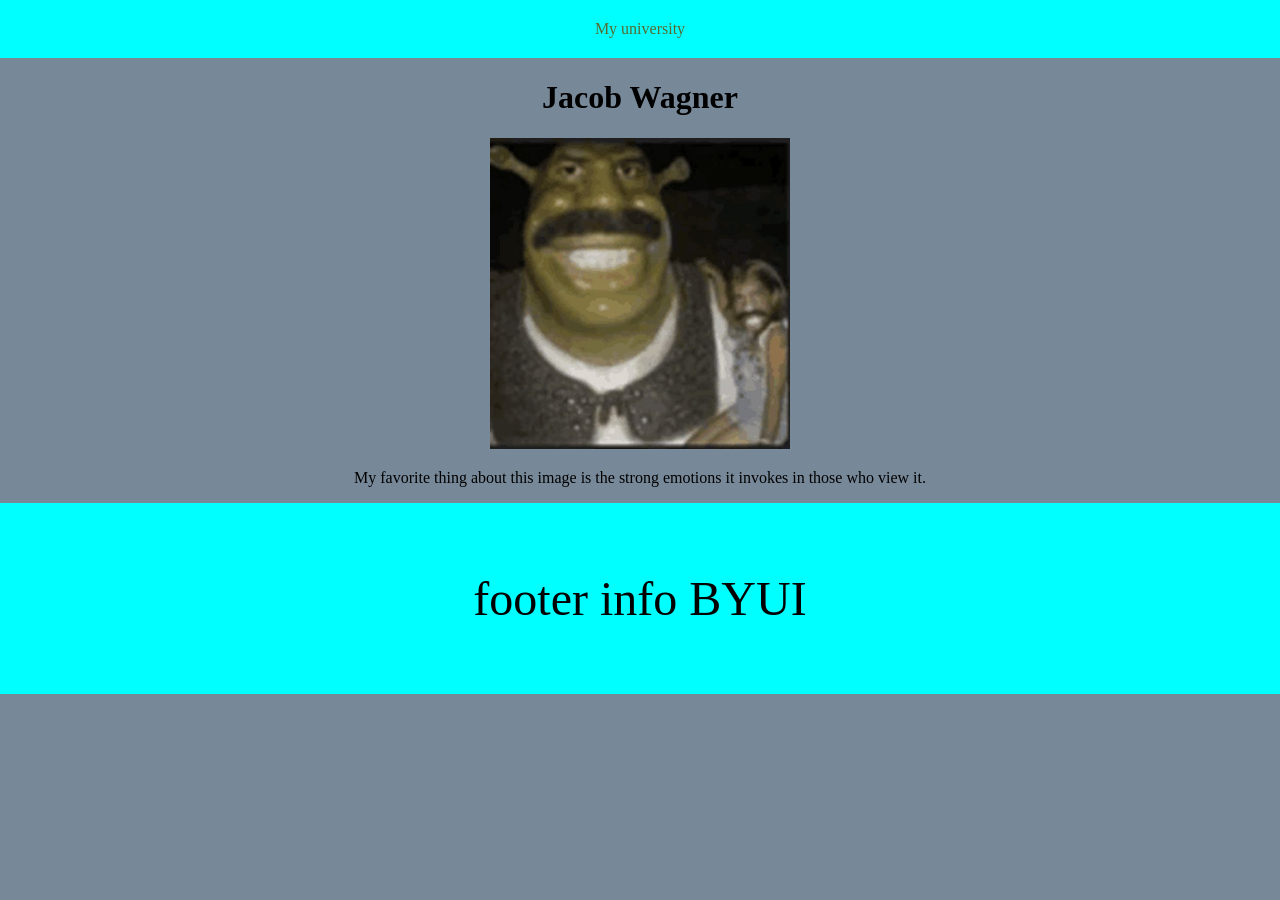
==== index.html @ 0b0bf596 "first commit" ====
<!DOCTYPE html>
<html lang="en">
    <head>
        <meta charset="UTF-8">
        <meta name="viewport" content="width=device-width, initial-scale=1.0">
        <title>Portal Page</title>
        <link href="styles/styles.css" rel="stylesheet">
    </head>
    <body>
        <header>
            <nav>
                <a href="http://www.byui.edu" target="_blank"> My university </a>
            </nav>
        </header>
        <main>
            <h1> Jacob Wagner </h1>
            <img src="images/shrekstache.jpg" alt="SHREK HARVEY">
            <p>My favorite thing about this image is the strong emotions it invokes in those who view it. </p>
        </main>
        <footer>
            <p id="foot"> footer info BYUI</p>
        </footer>

    </body>
</html>
---- styles/styles.css ----
img {
    width: 300px;
}
body {
    background-color: lightslategrey;
    text-align: center;
    margin: 0;
}
header, footer {
    background-color: aqua;
    padding: 20px;
}
nav a {
    text-decoration: none;
    color: darkolivegreen;
}
nav a:hover {
    text-decoration: underline;
    color: blue;
}
#foot{
    font-size: 3em;
}
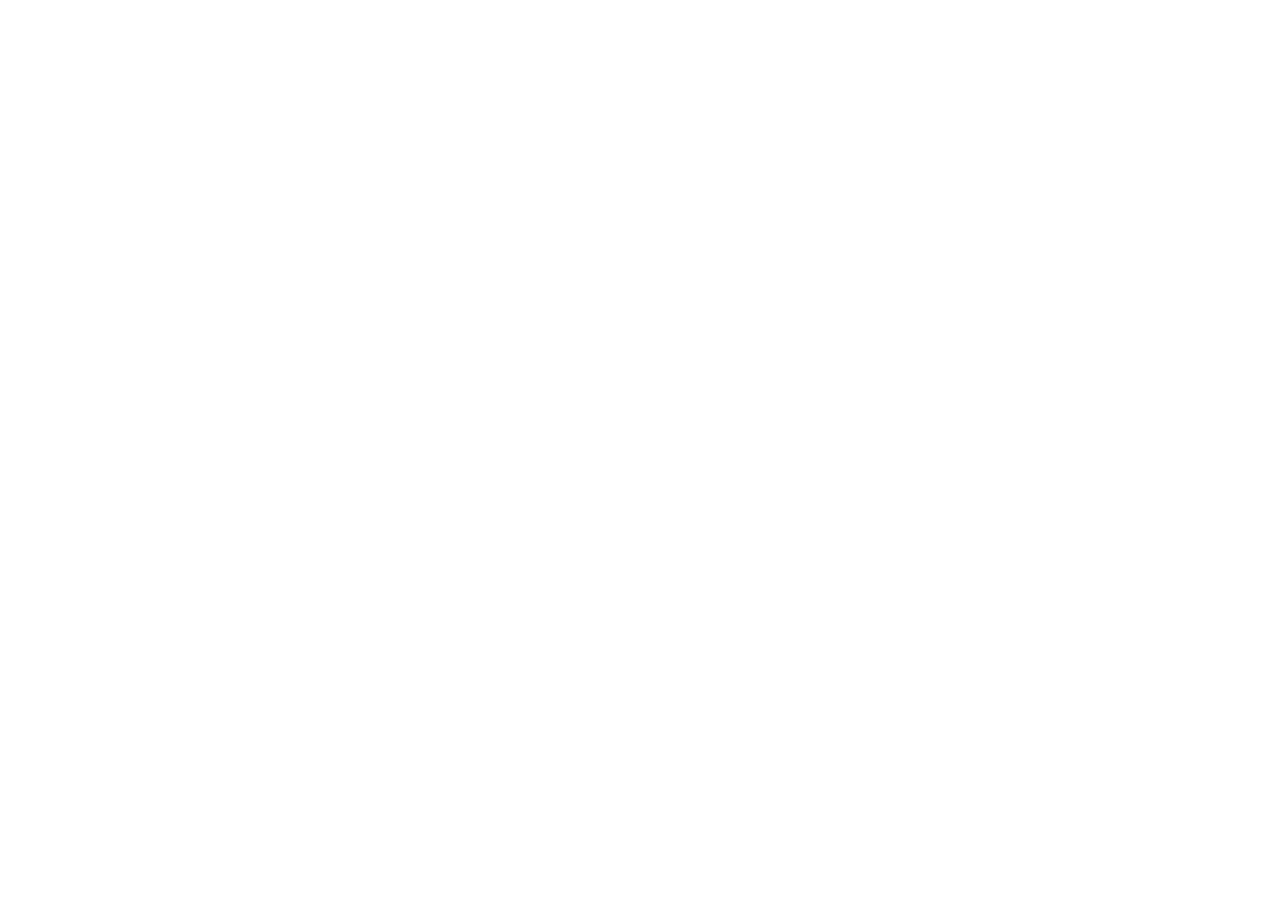
==== commit b56b437e: "new file:   ice/fav_devo/__MACOSX/._favorite_devo 	new file:   ice/fav_devo/__MACOSX/favorite_devo/." ====
--- a/index.html
+++ b/index.html
@@ -1,25 +1,11 @@
 <!DOCTYPE html>
 <html lang="en">
-    <head>
-        <meta charset="UTF-8">
-        <meta name="viewport" content="width=device-width, initial-scale=1.0">
-        <title>Portal Page</title>
-        <link href="styles/styles.css" rel="stylesheet">
-    </head>
-    <body>
-        <header>
-            <nav>
-                <a href="http://www.byui.edu" target="_blank"> My university </a>
-            </nav>
-        </header>
-        <main>
-            <h1> Jacob Wagner </h1>
-            <img src="images/shrekstache.jpg" alt="SHREK HARVEY">
-            <p>My favorite thing about this image is the strong emotions it invokes in those who view it. </p>
-        </main>
-        <footer>
-            <p id="foot"> footer info BYUI</p>
-        </footer>
-
-    </body>
+<head>
+    <meta charset="UTF-8">
+    <meta name="viewport" content="width=device-width, initial-scale=1.0">
+    <title>WDD 130 Portal</title>
+</head>
+<body>
+    
+</body>
 </html>
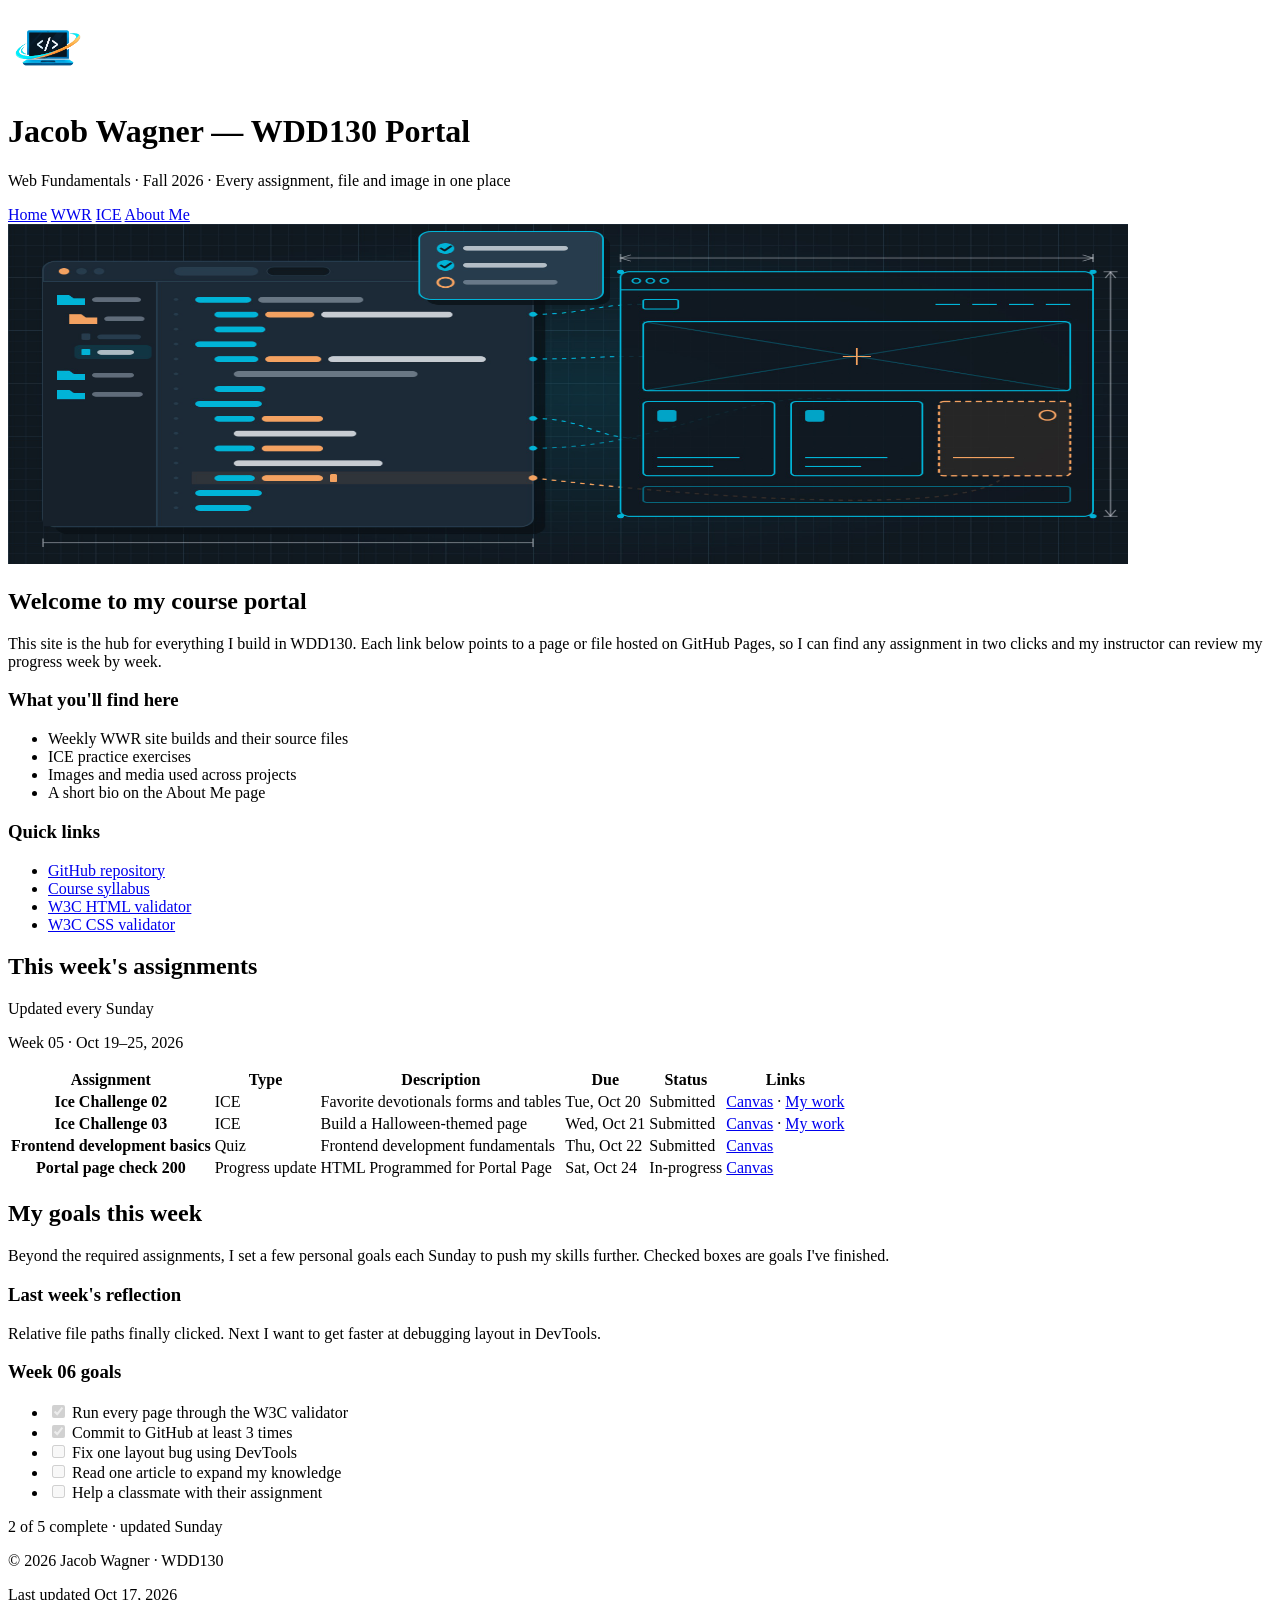
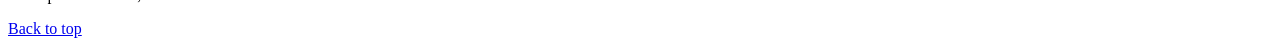
==== commit 78306c7f: "new file:   images/hero-img.jpg 	deleted:    images/shrekstache.jpg 	modified:   index.html 	modifie" ====
--- a/index.html
+++ b/index.html
@@ -3,9 +3,135 @@
 <head>
     <meta charset="UTF-8">
     <meta name="viewport" content="width=device-width, initial-scale=1.0">
+    <meta name="description" content="Jacob Wagner's WDD130 course portal: every assignment, file and image in one place.">
+    <meta name="author" content="Jacob Wagner">
     <title>WDD 130 Portal</title>
+    <link rel="stylesheet" href="styles/styles.css">
 </head>
-<body>
-    
+<body id="top">
+    <header>
+        <img src="images/portal_logo_trans.png" alt="WDD130 Portal logo: laptop with code brackets" width="80" height="80">
+        <div>
+            <h1>Jacob Wagner &mdash; WDD130 Portal</h1>
+            <p>Web Fundamentals &middot; Fall 2026 &middot; Every assignment, file and image in one place</p>
+        </div>
+        <nav>
+            <a href="index.html" class="active">Home</a>
+            <a href="https://mick-smitty21.github.io/wdd130/wwr/index.html" target="_blank">WWR</a>
+            <a href="ice.html">ICE</a>
+            <a href="about.html">About Me</a>
+        </nav>
+    </header>
+
+    <main>
+        <!-- MAIN · HERO IMAGE -->
+        <section id="hero">
+            <img src="images/hero-img.jpg" alt="Desk with a laptop showing code on screen" width="1120" height="340">
+        </section>
+
+        <!-- MAIN · WELCOME + QUICK LINKS -->
+        <section id="welcome">
+            <div>
+                <h2>Welcome to my course portal</h2>
+                <p>This site is the hub for everything I build in WDD130. Each link below points to a page or file hosted on GitHub Pages, so I can find any assignment in two clicks and my instructor can review my progress week by week.</p>
+                <h3>What you'll find here</h3>
+                <ul>
+                    <li>Weekly WWR site builds and their source files</li>
+                    <li>ICE practice exercises</li>
+                    <li>Images and media used across projects</li>
+                    <li>A short bio on the About Me page</li>
+                </ul>
+            </div>
+            <aside>
+                <h3>Quick links</h3>
+                <ul>
+                    <li><a href="https://github.com/mick-smitty21/wdd130" target="_blank">GitHub repository</a></li>
+                    <li><a href="https://byui.instructure.com/courses/427394/assignments/syllabus" target="_blank">Course syllabus</a></li>
+                    <li><a href="https://validator.w3.org/" target="_blank">W3C HTML validator</a></li>
+                    <li><a href="https://jigsaw.w3.org/css-validator/" target="_blank">W3C CSS validator</a></li>
+                </ul>
+            </aside>
+        </section>
+
+        <!-- MAIN · WEEKLY TRACKER -->
+        <section id="tracker">
+            <h2>This week's assignments</h2>
+            <p class="updated">Updated every Sunday</p>
+            <p class="week-label">Week 05 &middot; <time datetime="2026-10-19">Oct 19</time>&ndash;<time datetime="2026-10-25">25, 2026</time></p>
+            <table>
+                <thead>
+                    <tr>
+                        <th scope="col">Assignment</th>
+                        <th scope="col">Type</th>
+                        <th scope="col">Description</th>
+                        <th scope="col">Due</th>
+                        <th scope="col">Status</th>
+                        <th scope="col">Links</th>
+                    </tr>
+                </thead>
+                <tbody>
+                    <tr>
+                        <th scope="row">Ice Challenge 02</th>
+                        <td>ICE</td>
+                        <td>Favorite devotionals forms and tables</td>
+                        <td><time datetime="2026-10-20">Tue, Oct 20</time></td>
+                        <td><span class="status submitted">Submitted</span></td>
+                        <td><a href="https://byui.instructure.com/courses/427394/assignments/17210929?module_item_id=45232340" target="_blank">Canvas</a> &middot; <a href="https://mick-smitty21.github.io/wdd130/ice/fav_devo/favorite_devo/favdevo.html" target="_blank">My work</a></td>
+                    </tr>
+                    <tr>
+                        <th scope="row">Ice Challenge 03</th>
+                        <td>ICE</td>
+                        <td>Build a Halloween-themed page</td>
+                        <td><time datetime="2026-10-21">Wed, Oct 21</time></td>
+                        <td><span class="status submitted">Submitted</span></td>
+                        <td><a href="https://byui.instructure.com/courses/427394/assignments/17210931?module_item_id=45232342" target="_blank">Canvas</a> &middot; <a href="https://mick-smitty21.github.io/wdd130/ice/halloween/halloween/index.html" target="_blank">My work</a></td>
+                    </tr>
+                    <tr>
+                        <th scope="row">Frontend development basics</th>
+                        <td>Quiz</td>
+                        <td>Frontend development fundamentals</td>
+                        <td><time datetime="2026-10-22">Thu, Oct 22</time></td>
+                        <td><span class="status submitted">Submitted</span></td>
+                        <td><a href="https://byui.instructure.com/courses/427394/quizzes/6020777" target="_blank">Canvas</a></td>
+                    </tr>
+                    <tr>
+                        <th scope="row">Portal page check 200</th>
+                        <td>Progress update</td>
+                        <td>HTML Programmed for Portal Page</td>
+                        <td><time datetime="2026-10-24">Sat, Oct 24</time></td>
+                        <td><span class="status in-progress">In-progress</span></td>
+                        <td><a href="https://byui.instructure.com/courses/427394/assignments/17210933" target="_blank">Canvas</a></td>
+                    </tr>
+                </tbody>
+            </table>
+        </section>
+
+        <!-- MAIN · WEEKLY GOALS -->
+        <section id="goals">
+            <div>
+                <h2>My goals this week</h2>
+                <p>Beyond the required assignments, I set a few personal goals each Sunday to push my skills further. Checked boxes are goals I've finished.</p>
+                <h3>Last week's reflection</h3>
+                <p>Relative file paths finally clicked. Next I want to get faster at debugging layout in DevTools.</p>
+            </div>
+            <aside>
+                <h3>Week 06 goals</h3>
+                <ul>
+                    <li><label><input type="checkbox" checked disabled> Run every page through the W3C validator</label></li>
+                    <li><label><input type="checkbox" checked disabled> Commit to GitHub at least 3 times</label></li>
+                    <li><label><input type="checkbox" disabled> Fix one layout bug using DevTools</label></li>
+                    <li><label><input type="checkbox" disabled> Read one article to expand my knowledge</label></li>
+                    <li><label><input type="checkbox" disabled> Help a classmate with their assignment</label></li>
+                </ul>
+                <p class="week-label">2 of 5 complete &middot; updated Sunday</p>
+            </aside>
+        </section>
+    </main>
+
+    <footer>
+        <p>&copy; 2026 Jacob Wagner &middot; WDD130</p>
+        <p>Last updated <time datetime="2026-10-17" class="week-label">Oct 17, 2026</time></p>
+        <p><a href="#top">Back to top</a></p>
+    </footer>
 </body>
-</html>+</html>
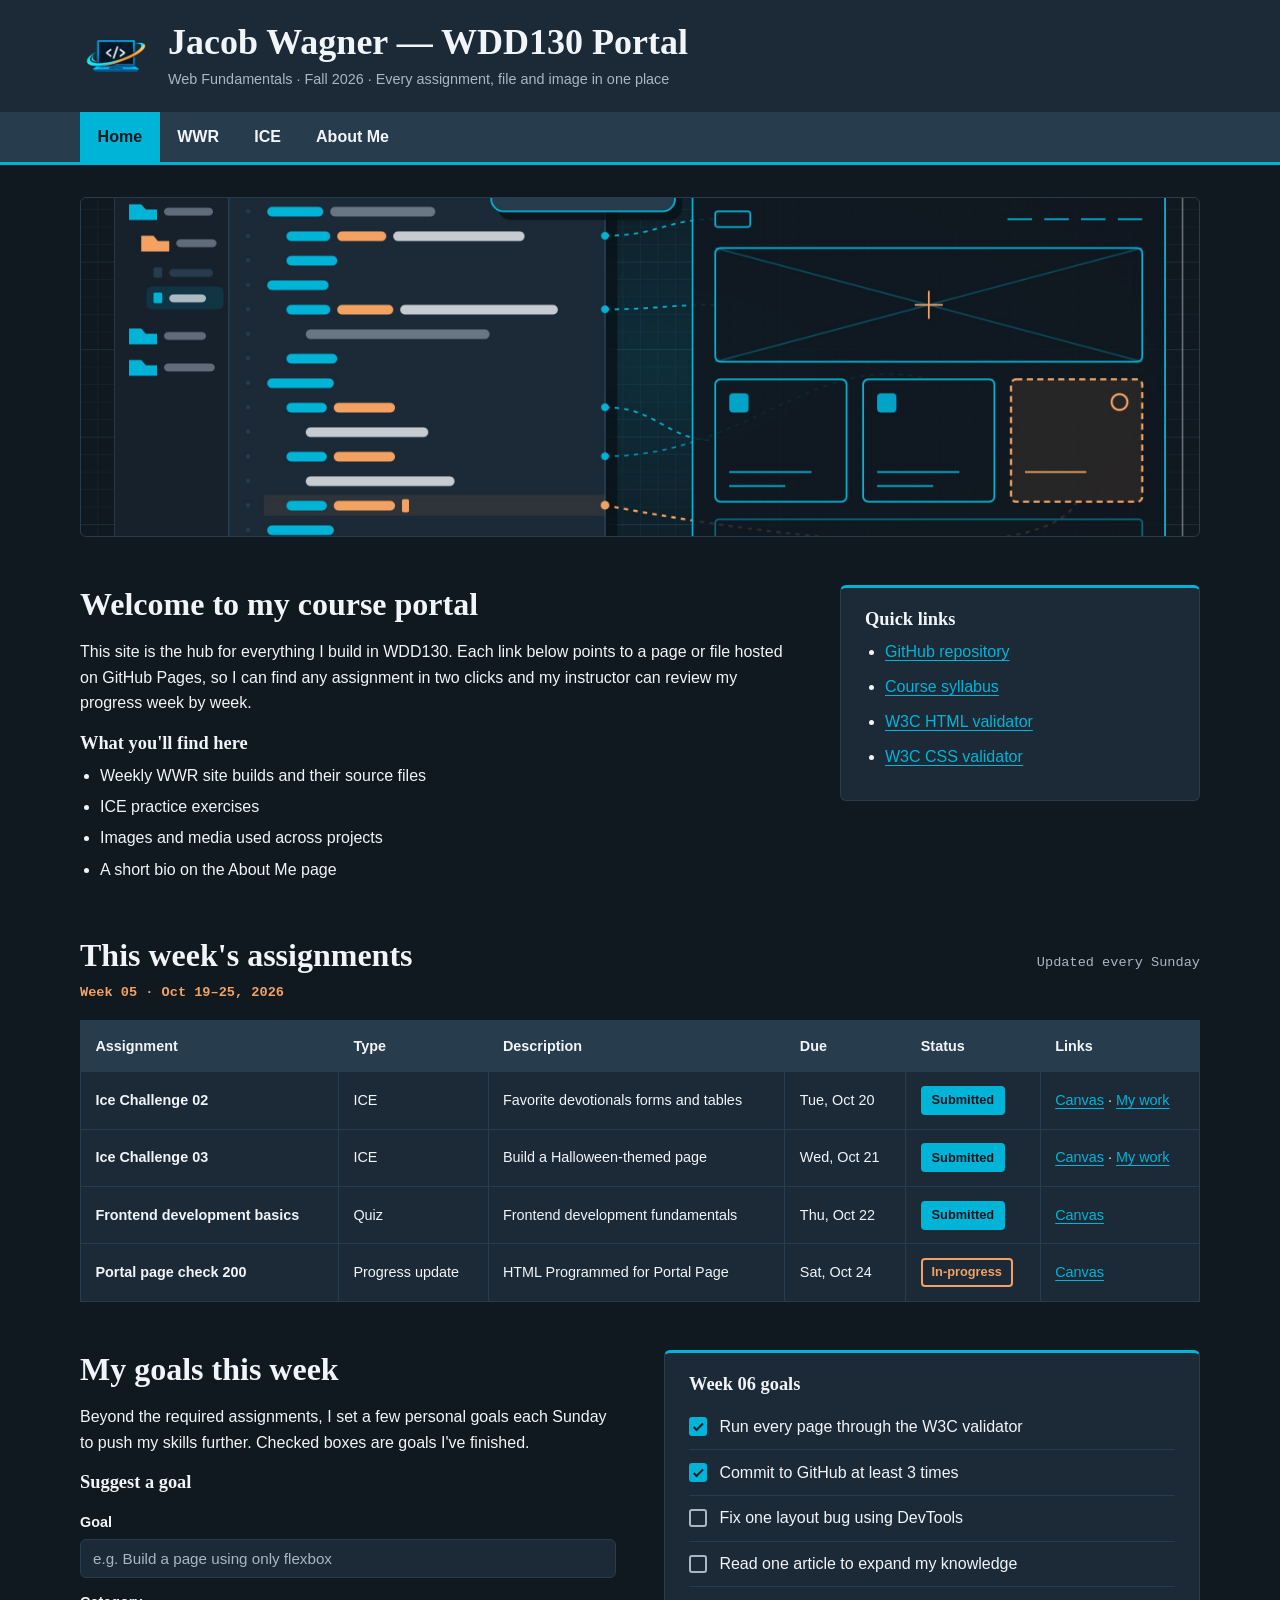
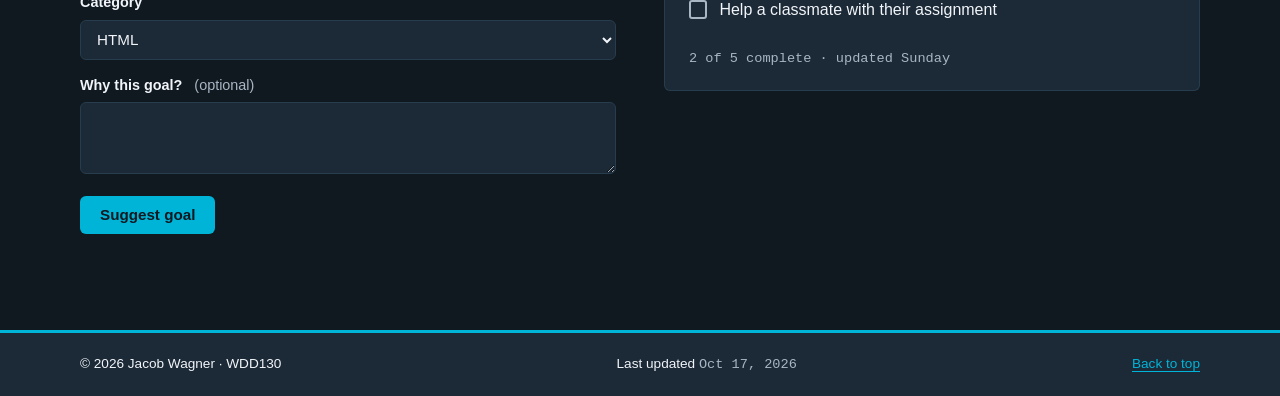
==== commit c11cf569: "new file:   ice/country_flags/__MACOSX/._grid_flags 	new file:   ice/country_flags/__MACOSX/grid_fla" ====
--- a/index.html
+++ b/index.html
@@ -111,8 +111,25 @@
             <div>
                 <h2>My goals this week</h2>
                 <p>Beyond the required assignments, I set a few personal goals each Sunday to push my skills further. Checked boxes are goals I've finished.</p>
-                <h3>Last week's reflection</h3>
-                <p>Relative file paths finally clicked. Next I want to get faster at debugging layout in DevTools.</p>
+                <h3>Suggest a goal</h3>
+                <form action="#" method="get" id="goal-form">
+                    <label for="goal-text">Goal</label>
+                    <input type="text" id="goal-text" name="goal" placeholder="e.g. Build a page using only flexbox" required>
+
+                    <label for="goal-category">Category</label>
+                    <select id="goal-category" name="category">
+                        <option value="html">HTML</option>
+                        <option value="css">CSS</option>
+                        <option value="git">Git &amp; GitHub</option>
+                        <option value="accessibility">Accessibility</option>
+                        <option value="other">Other</option>
+                    </select>
+
+                    <label for="goal-reason">Why this goal? <span class="optional">(optional)</span></label>
+                    <textarea id="goal-reason" name="reason" rows="3"></textarea>
+
+                    <button type="submit">Suggest goal</button>
+                </form>
             </div>
             <aside>
                 <h3>Week 06 goals</h3>
--- a/styles/styles.css
+++ b/styles/styles.css
@@ -0,0 +1,508 @@
+/* ---------- Base ---------- */
+
+
+body {
+    margin: 0;
+    background-color: #101820;
+    color: #F1F5F9;
+    font-family: Verdana, Tahoma, sans-serif;
+    font-size: 1rem;
+    line-height: 1.6;
+}
+
+
+h1,
+h2,
+h3 {
+    font-family: Georgia, "Times New Roman", serif;
+    line-height: 1.2;
+    margin: 0 0 0.5em;
+}
+
+
+h2 {
+    font-size: clamp(1.5rem, 1.2rem + 1.2vw, 2rem);
+}
+
+
+h3 {
+    font-size: 1.15rem;
+}
+
+
+p {
+    margin: 0 0 1em;
+}
+
+
+img {
+    max-width: 100%;
+    height: auto;
+    display: block;
+}
+
+
+a {
+    color: #00B4D8;
+    text-underline-offset: 3px;
+}
+
+
+a:hover {
+    color: #F4A261;
+}
+
+
+a:focus-visible {
+    outline: 2px solid #F4A261;
+    outline-offset: 2px;
+}
+
+
+ul {
+    margin: 0;
+    padding-left: 1.25rem;
+}
+
+
+/* ---------- Header ---------- */
+header {
+    background-color: #1C2936;
+    display: grid;
+    grid-template-columns: max(1rem, (100% - 1120px) / 2) auto 1fr max(1rem, (100% - 1120px) / 2);
+    align-items: center;
+    column-gap: 0;
+    padding-top: 1.25rem;
+}
+
+
+header > img {
+    grid-column: 2;
+    margin-right: 1rem;
+}
+
+
+header > div {
+    grid-column: 3;
+}
+
+
+header > img {
+    width: 72px;
+    height: 72px;
+    border-radius: 50%;
+}
+
+
+header h1 {
+    font-size: clamp(1.4rem, 1rem + 2vw, 2.25rem);
+    margin: 0;
+}
+
+
+header p {
+    margin: 0.25rem 0 0;
+    color: #A9B6C3;
+    font-size: 0.9rem;
+}
+
+
+/* Nav runs full width beneath the logo and title */
+nav {
+    grid-column: 1 / -1;
+    display: flex;
+    flex-wrap: wrap;
+    margin-top: 1.25rem;
+    padding: 0 max(1rem, (100% - 1120px) / 2);
+    background-color: #273D4D;
+    border-bottom: 3px solid #00B4D8;
+}
+
+
+nav a {
+    color: #F1F5F9;
+    font-weight: bold;
+    text-decoration: none;
+    padding: 0.75rem 1.1rem;
+}
+
+
+nav a:hover {
+    color: #101820;
+    background-color: #F4A261;
+}
+
+
+nav a.active {
+    color: #101820;
+    background-color: #00B4D8;
+}
+
+
+/* ---------- Main layout ---------- */
+main {
+    max-width: 1120px;
+    margin: 0 auto;
+    padding: 2rem 1rem 3rem;
+}
+
+
+main > section {
+    margin-bottom: 3rem;
+}
+
+
+/* Cards: Quick links + Week goals */
+aside {
+    background-color: #1C2936;
+    border: 1px solid #273D4D;
+    border-top: 3px solid #00B4D8;
+    border-radius: 6px;
+    padding: 1.25rem 1.5rem;
+}
+
+
+/* ---------- Hero ---------- */
+#hero img {
+    width: 100%;
+    aspect-ratio: 1120 / 340;
+    object-fit: cover;
+    border-radius: 6px;
+    outline: 1px solid #273D4D;
+    outline-offset: -1px;
+}
+
+
+/* ---------- Welcome + Quick links ---------- */
+#welcome,
+#goals {
+    display: grid;
+    grid-template-columns: 1fr;
+    gap: 2rem;
+    align-items: start;
+}
+
+
+#welcome li {
+    margin-bottom: 0.35rem;
+}
+
+
+#welcome aside li {
+    margin-bottom: 0.6rem;
+}
+
+
+/* ---------- Weekly tracker ---------- */
+#tracker {
+    display: grid;
+    grid-template-columns: 1fr auto;
+    align-items: baseline;
+    column-gap: 1rem;
+}
+
+
+#tracker h2 {
+    margin: 0;
+}
+
+
+.updated {
+    color: #A9B6C3;
+    font-family: "Courier New", monospace;
+    font-size: 0.85rem;
+    margin: 0;
+}
+
+
+.week-label {
+    font-family: "Courier New", monospace;
+    font-size: 0.85rem;
+    color: #A9B6C3;
+}
+
+
+#tracker .week-label {
+    grid-column: 1 / -1;
+    color: #F4A261;
+    font-weight: bold;
+    margin: 0.5rem 0 1rem;
+}
+
+
+table {
+    grid-column: 1 / -1;
+    width: 100%;
+    border-collapse: collapse;
+    background-color: #1C2936;
+    font-size: 0.9rem;
+}
+
+
+th,
+td {
+    text-align: left;
+    padding: 0.85rem 0.9rem;
+    border: 1px solid #273D4D;
+    vertical-align: middle;
+}
+
+
+thead th {
+    background-color: #273D4D;
+    font-family: Verdana, Tahoma, sans-serif;
+}
+
+
+tbody tr:hover {
+    background-color: #22323F;
+}
+
+
+tbody th {
+    font-weight: bold;
+}
+
+
+/* Status badges */
+.status {
+    display: inline-block;
+    font-size: 0.8rem;
+    font-weight: bold;
+    padding: 0.15rem 0.55rem;
+    border-radius: 4px;
+    white-space: nowrap;
+}
+
+
+.status.submitted {
+    background-color: #00B4D8;
+    color: #101820;
+    border: 2px solid #00B4D8;
+}
+
+
+.status.in-progress {
+    color: #F4A261;
+    border: 2px solid #F4A261;
+}
+
+
+.status.not-started {
+    color: #A9B6C3;
+    border: 2px dashed #A9B6C3;
+}
+
+
+/* ---------- Weekly goals ---------- */
+#goals aside ul {
+    list-style: none;
+    padding: 0;
+    margin-bottom: 1rem;
+}
+
+
+#goals aside li {
+    padding: 0.6rem 0;
+    border-bottom: 1px solid #273D4D;
+}
+
+
+#goals aside li:last-child {
+    border-bottom: none;
+}
+
+
+#goals label {
+    display: flex;
+    align-items: center;
+    gap: 0.75rem;
+}
+
+
+/* Custom checkbox so disabled boxes don't render greyed out */
+input[type="checkbox"] {
+    appearance: none;
+    flex-shrink: 0;
+    width: 1.15rem;
+    height: 1.15rem;
+    margin: 0;
+    border: 2px solid #A9B6C3;
+    border-radius: 3px;
+    display: grid;
+    place-content: center;
+}
+
+
+input[type="checkbox"]:checked {
+    background-color: #00B4D8;
+    border-color: #00B4D8;
+}
+
+
+input[type="checkbox"]:checked::after {
+    content: "";
+    width: calc(0.3rem - 2px);
+    height: calc(0.6rem - 2px);
+    border: solid #101820;
+    border-width: 0 2px 2px 0;
+    transform: translateY(-1px) rotate(45deg);
+}
+
+
+#goals aside .week-label {
+    margin: 0;
+}
+
+
+/* Suggest a goal form */
+#goal-form {
+    display: flex;
+    flex-direction: column;
+    gap: 0.35rem;
+}
+
+#goal-form label {
+    font-weight: bold;
+    font-size: 0.9rem;
+    margin-top: 0.5rem;
+}
+
+#goal-form .optional {
+    font-weight: normal;
+    color: #A9B6C3;
+}
+
+#goal-form input,
+#goal-form select,
+#goal-form textarea {
+    font-family: Verdana, Tahoma, sans-serif;
+    font-size: 0.95rem;
+    color: #F1F5F9;
+    background-color: #1C2936;
+    border: 1px solid #273D4D;
+    border-radius: 6px;
+    padding: 0.6rem 0.75rem;
+}
+
+#goal-form input::placeholder {
+    color: #A9B6C3;
+}
+
+#goal-form input:focus,
+#goal-form select:focus,
+#goal-form textarea:focus {
+    outline: 2px solid #00B4D8;
+    outline-offset: 1px;
+}
+
+#goal-form textarea {
+    resize: vertical;
+}
+
+#goal-form button {
+    align-self: flex-start;
+    margin-top: 1rem;
+    font-family: Verdana, Tahoma, sans-serif;
+    font-size: 0.95rem;
+    font-weight: bold;
+    color: #101820;
+    background-color: #00B4D8;
+    border: none;
+    border-radius: 6px;
+    padding: 0.65rem 1.25rem;
+    cursor: pointer;
+}
+
+#goal-form button:hover {
+    background-color: #F4A261;
+}
+
+/* ---------- Footer ---------- */
+footer {
+    background-color: #1C2936;
+    border-top: 3px solid #00B4D8;
+    padding: 1.25rem max(1rem, (100% - 1120px) / 2);
+    display: flex;
+    flex-wrap: wrap;
+    justify-content: space-between;
+    align-items: center;
+    gap: 0.5rem 1.5rem;
+    font-size: 0.85rem;
+}
+
+
+footer p {
+    margin: 0;
+}
+
+
+footer time {
+    color: #A9B6C3;
+}
+
+
+/* ---------- Small screens ---------- */
+@media (max-width: 719px) {
+    header > img {
+        width: 56px;
+        height: 56px;
+    }
+
+
+    #hero img {
+        aspect-ratio: 2 / 1;
+    }
+
+
+    nav a {
+        padding: 0.65rem 0.8rem;
+    }
+
+
+    /* Table scrolls sideways instead of breaking the page */
+    #tracker {
+        grid-template-columns: 1fr;
+    }
+
+
+    .updated {
+        margin-top: 0.25rem;
+    }
+
+
+    #tracker > * {
+        min-width: 0;
+    }
+
+
+    table {
+        display: block;
+        overflow-x: auto;
+        white-space: nowrap;
+    }
+
+
+    footer {
+        flex-direction: column;
+        align-items: flex-start;
+    }
+}
+
+
+/* ---------- Wide screens: two-column sections ---------- */
+@media (min-width: 720px) {
+    #welcome {
+        grid-template-columns: 1fr 360px;
+        gap: 3rem;
+    }
+
+
+    #goals {
+        grid-template-columns: 1fr 1fr;
+        gap: 3rem;
+    }
+}
+
+
+
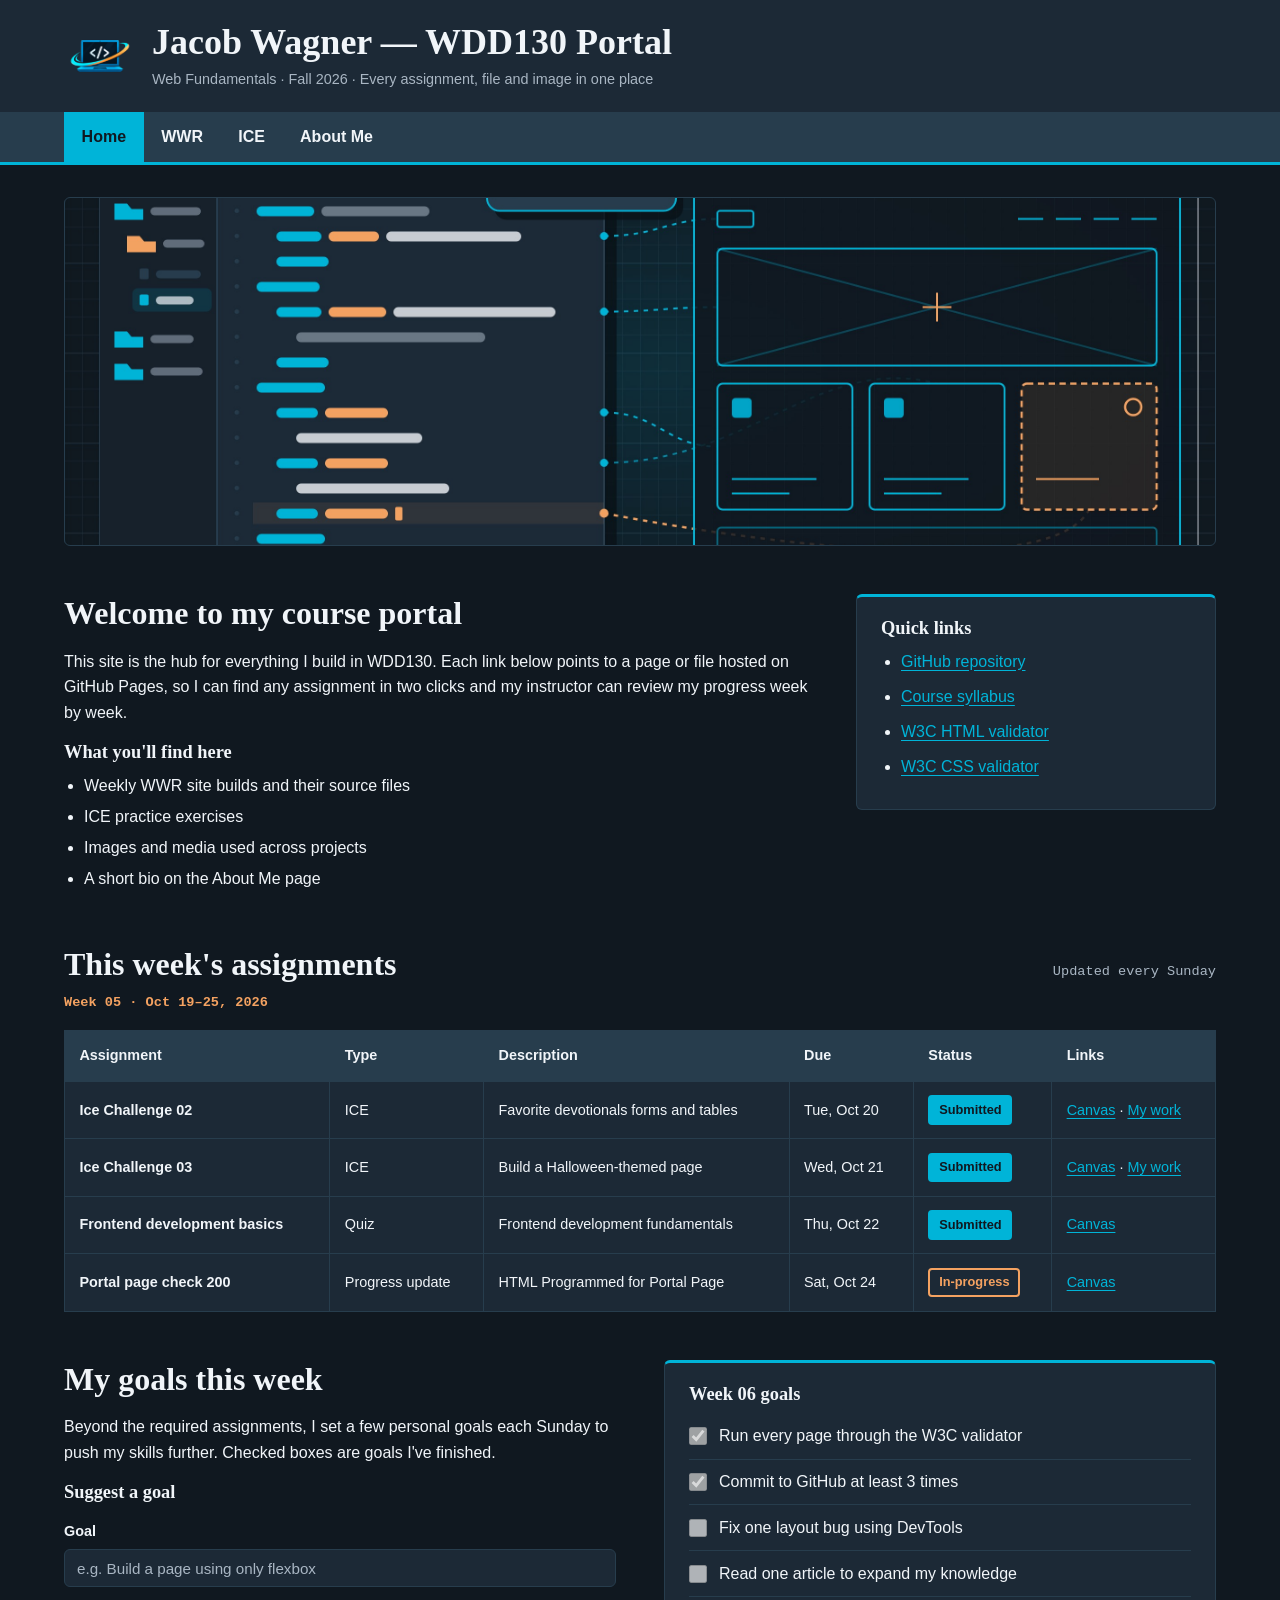
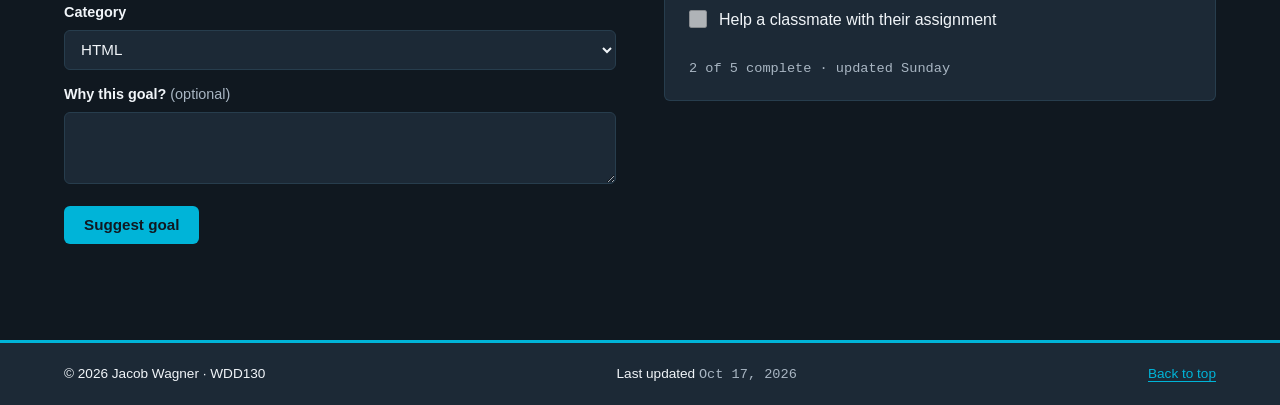
==== commit faa1cfa8: "modified:   index.html 	modified:   styles/styles.css" ====
--- a/index.html
+++ b/index.html
@@ -57,7 +57,7 @@
         <section id="tracker">
             <h2>This week's assignments</h2>
             <p class="updated">Updated every Sunday</p>
-            <p class="week-label">Week 05 &middot; <time datetime="2026-10-19">Oct 19</time>&ndash;<time datetime="2026-10-25">25, 2026</time></p>
+            <p class="week-label">Week 05 &middot; Oct 19&ndash;25, 2026</p>
             <table>
                 <thead>
                     <tr>
@@ -74,7 +74,7 @@
                         <th scope="row">Ice Challenge 02</th>
                         <td>ICE</td>
                         <td>Favorite devotionals forms and tables</td>
-                        <td><time datetime="2026-10-20">Tue, Oct 20</time></td>
+                        <td>Tue, Oct 20</td>
                         <td><span class="status submitted">Submitted</span></td>
                         <td><a href="https://byui.instructure.com/courses/427394/assignments/17210929?module_item_id=45232340" target="_blank">Canvas</a> &middot; <a href="https://mick-smitty21.github.io/wdd130/ice/fav_devo/favorite_devo/favdevo.html" target="_blank">My work</a></td>
                     </tr>
@@ -82,7 +82,7 @@
                         <th scope="row">Ice Challenge 03</th>
                         <td>ICE</td>
                         <td>Build a Halloween-themed page</td>
-                        <td><time datetime="2026-10-21">Wed, Oct 21</time></td>
+                        <td>Wed, Oct 21</td>
                         <td><span class="status submitted">Submitted</span></td>
                         <td><a href="https://byui.instructure.com/courses/427394/assignments/17210931?module_item_id=45232342" target="_blank">Canvas</a> &middot; <a href="https://mick-smitty21.github.io/wdd130/ice/halloween/halloween/index.html" target="_blank">My work</a></td>
                     </tr>
@@ -90,7 +90,7 @@
                         <th scope="row">Frontend development basics</th>
                         <td>Quiz</td>
                         <td>Frontend development fundamentals</td>
-                        <td><time datetime="2026-10-22">Thu, Oct 22</time></td>
+                        <td>Thu, Oct 22</td>
                         <td><span class="status submitted">Submitted</span></td>
                         <td><a href="https://byui.instructure.com/courses/427394/quizzes/6020777" target="_blank">Canvas</a></td>
                     </tr>
@@ -98,7 +98,7 @@
                         <th scope="row">Portal page check 200</th>
                         <td>Progress update</td>
                         <td>HTML Programmed for Portal Page</td>
-                        <td><time datetime="2026-10-24">Sat, Oct 24</time></td>
+                        <td>Sat, Oct 24</td>
                         <td><span class="status in-progress">In-progress</span></td>
                         <td><a href="https://byui.instructure.com/courses/427394/assignments/17210933" target="_blank">Canvas</a></td>
                     </tr>
@@ -147,7 +147,7 @@
 
     <footer>
         <p>&copy; 2026 Jacob Wagner &middot; WDD130</p>
-        <p>Last updated <time datetime="2026-10-17" class="week-label">Oct 17, 2026</time></p>
+        <p>Last updated <span class="week-label">Oct 17, 2026</span></p>
         <p><a href="#top">Back to top</a></p>
     </footer>
 </body>
--- a/styles/styles.css
+++ b/styles/styles.css
@@ -21,7 +21,7 @@
 
 
 h2 {
-    font-size: clamp(1.5rem, 1.2rem + 1.2vw, 2rem);
+    font-size: 2rem;
 }
 
 
@@ -68,34 +68,30 @@
 /* ---------- Header ---------- */
 header {
     background-color: #1C2936;
-    display: grid;
-    grid-template-columns: max(1rem, (100% - 1120px) / 2) auto 1fr max(1rem, (100% - 1120px) / 2);
+    display: flex;
+    flex-wrap: wrap;
     align-items: center;
-    column-gap: 0;
-    padding-top: 1.25rem;
-}
-
-
-header > img {
-    grid-column: 2;
-    margin-right: 1rem;
-}
-
-
-header > div {
-    grid-column: 3;
+    padding-top: 20px;
 }
 
 
 header > img {
     width: 72px;
     height: 72px;
-    border-radius: 50%;
+    margin-left: 5%;
+    margin-right: 16px;
+}
+
+
+/* Title fills the space next to the logo */
+header > div {
+    flex: 1;
+    margin-right: 5%;
 }
 
 
 header h1 {
-    font-size: clamp(1.4rem, 1rem + 2vw, 2.25rem);
+    font-size: 2.25rem;
     margin: 0;
 }
 
@@ -107,13 +103,12 @@
 }
 
 
-/* Nav runs full width beneath the logo and title */
+/* Nav takes the full width, so it drops below the logo and title */
 nav {
-    grid-column: 1 / -1;
+    width: 100%;
     display: flex;
     flex-wrap: wrap;
-    margin-top: 1.25rem;
-    padding: 0 max(1rem, (100% - 1120px) / 2);
+    margin-top: 20px;
     background-color: #273D4D;
     border-bottom: 3px solid #00B4D8;
 }
@@ -133,6 +128,11 @@
 }
 
 
+nav a:first-child {
+    margin-left: 5%;
+}
+
+
 nav a.active {
     color: #101820;
     background-color: #00B4D8;
@@ -141,9 +141,7 @@
 
 /* ---------- Main layout ---------- */
 main {
-    max-width: 1120px;
-    margin: 0 auto;
-    padding: 2rem 1rem 3rem;
+    padding: 32px 5% 48px;
 }
 
 
@@ -313,40 +311,19 @@
 }
 
 
-#goals label {
+#goals aside label {
     display: flex;
     align-items: center;
     gap: 0.75rem;
 }
 
 
-/* Custom checkbox so disabled boxes don't render greyed out */
-input[type="checkbox"] {
-    appearance: none;
-    flex-shrink: 0;
-    width: 1.15rem;
-    height: 1.15rem;
-    margin: 0;
-    border: 2px solid #A9B6C3;
-    border-radius: 3px;
-    display: grid;
-    place-content: center;
-}
-
-
-input[type="checkbox"]:checked {
-    background-color: #00B4D8;
-    border-color: #00B4D8;
-}
-
-
-input[type="checkbox"]:checked::after {
-    content: "";
-    width: calc(0.3rem - 2px);
-    height: calc(0.6rem - 2px);
-    border: solid #101820;
-    border-width: 0 2px 2px 0;
-    transform: translateY(-1px) rotate(45deg);
+/* Built-in checkboxes, tinted to match the site */
+#goals aside input {
+    accent-color: #00B4D8;
+    width: 18px;
+    height: 18px;
+    margin: 0;
 }
 
 
@@ -422,7 +399,7 @@
 footer {
     background-color: #1C2936;
     border-top: 3px solid #00B4D8;
-    padding: 1.25rem max(1rem, (100% - 1120px) / 2);
+    padding: 20px 5%;
     display: flex;
     flex-wrap: wrap;
     justify-content: space-between;
@@ -437,11 +414,6 @@
 }
 
 
-footer time {
-    color: #A9B6C3;
-}
-
-
 /* ---------- Small screens ---------- */
 @media (max-width: 719px) {
     header > img {
@@ -450,6 +422,16 @@
     }
 
 
+    header h1 {
+        font-size: 1.5rem;
+    }
+
+
+    h2 {
+        font-size: 1.6rem;
+    }
+
+
     #hero img {
         aspect-ratio: 2 / 1;
     }
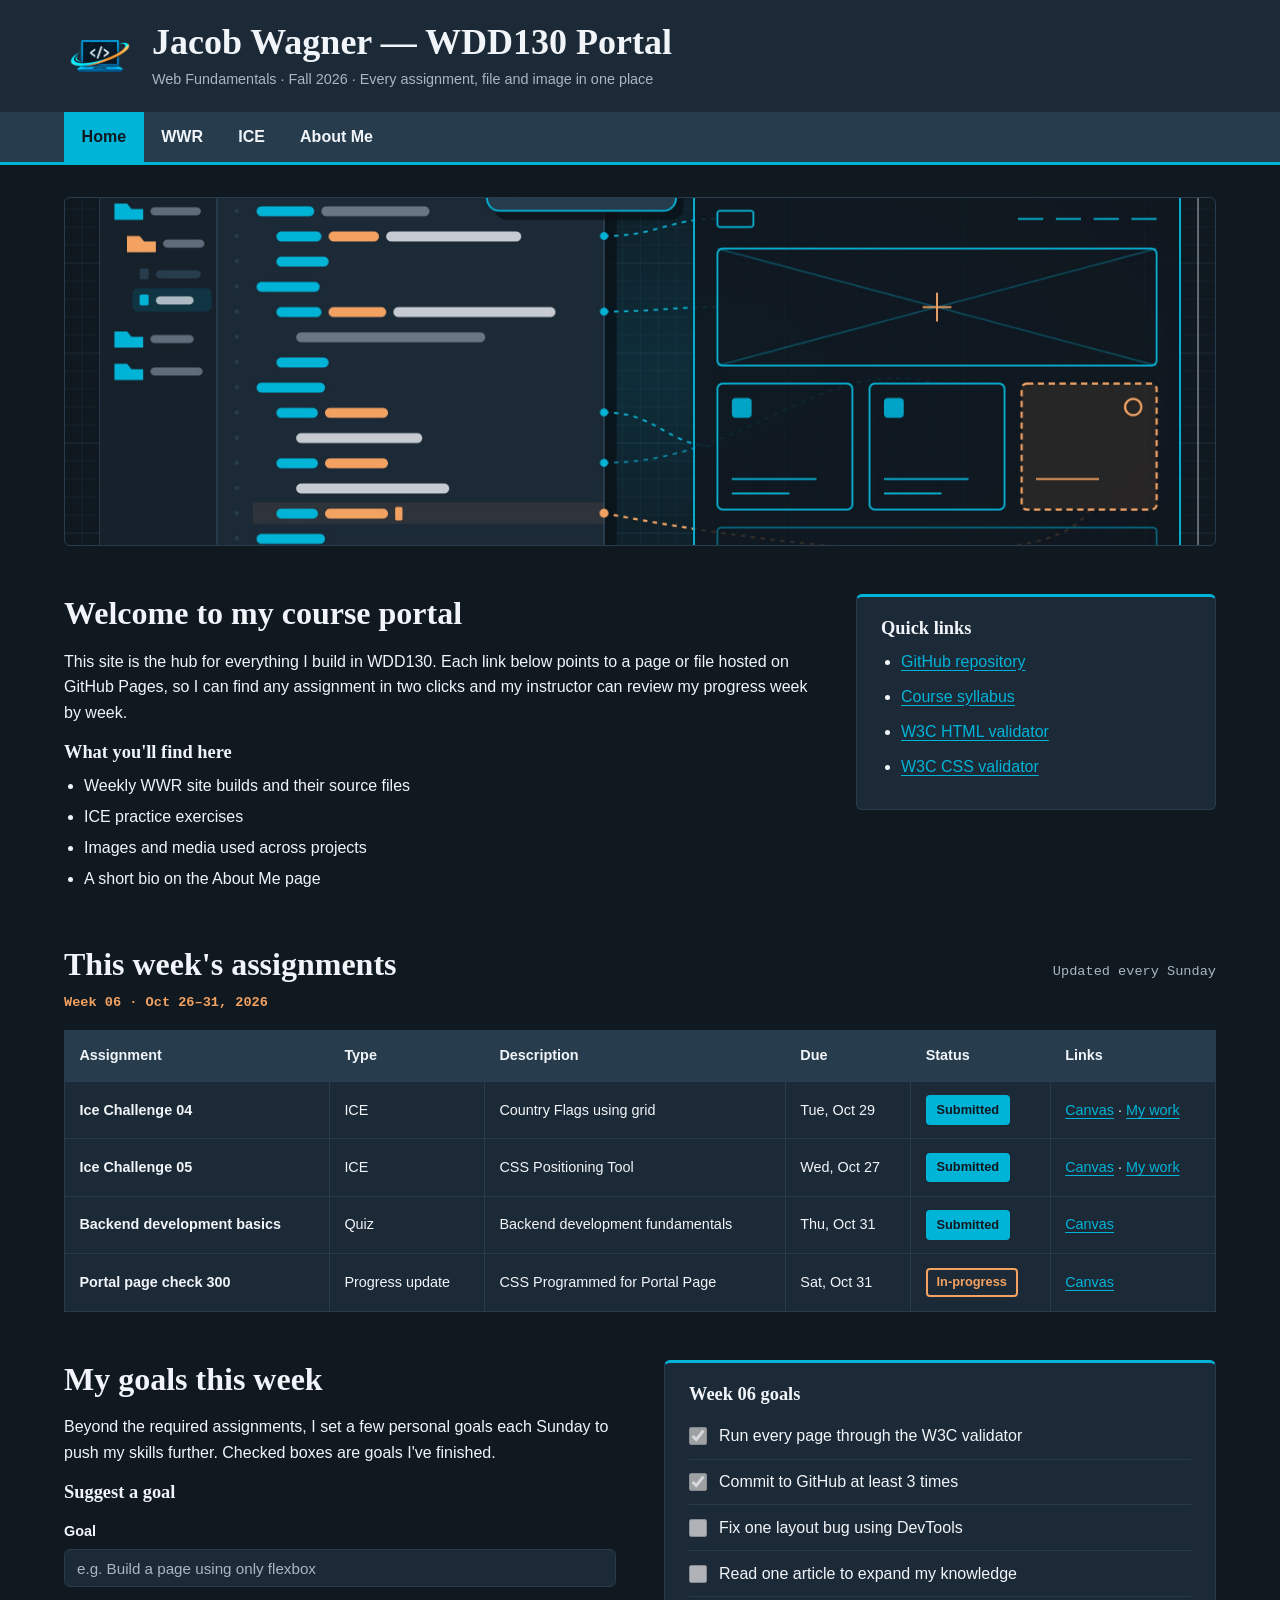
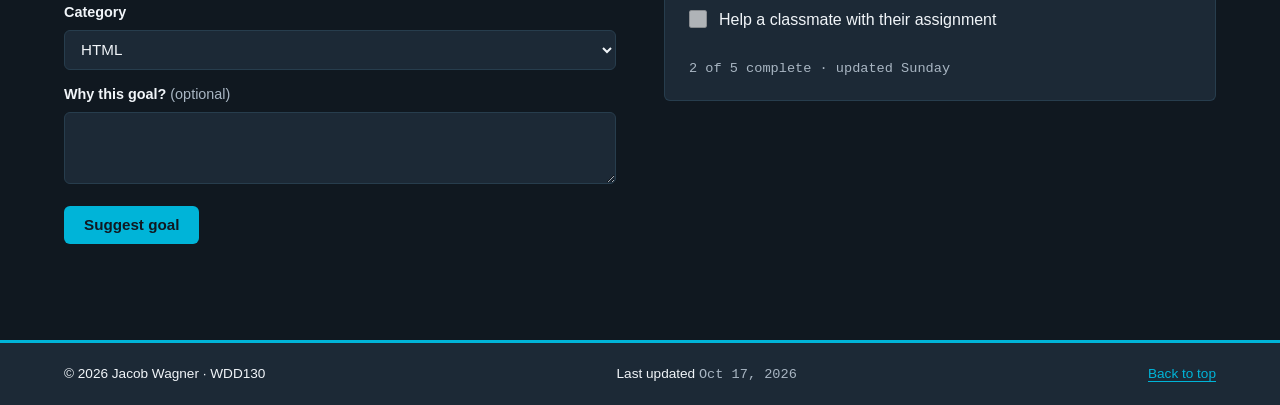
==== commit 77271dea: "modified:   index.html" ====
--- a/index.html
+++ b/index.html
@@ -57,7 +57,7 @@
         <section id="tracker">
             <h2>This week's assignments</h2>
             <p class="updated">Updated every Sunday</p>
-            <p class="week-label">Week 05 &middot; Oct 19&ndash;25, 2026</p>
+            <p class="week-label">Week 06 &middot; Oct 26&ndash;31, 2026</p>
             <table>
                 <thead>
                     <tr>
@@ -71,36 +71,36 @@
                 </thead>
                 <tbody>
                     <tr>
-                        <th scope="row">Ice Challenge 02</th>
+                        <th scope="row">Ice Challenge 04</th>
                         <td>ICE</td>
-                        <td>Favorite devotionals forms and tables</td>
-                        <td>Tue, Oct 20</td>
+                        <td>Country Flags using grid</td>
+                        <td>Tue, Oct 29</td>
                         <td><span class="status submitted">Submitted</span></td>
-                        <td><a href="https://byui.instructure.com/courses/427394/assignments/17210929?module_item_id=45232340" target="_blank">Canvas</a> &middot; <a href="https://mick-smitty21.github.io/wdd130/ice/fav_devo/favorite_devo/favdevo.html" target="_blank">My work</a></td>
+                        <td><a href="https://byui.instructure.com/courses/427394/assignments/17210937" target="_blank">Canvas</a> &middot; <a href="https://mick-smitty21.github.io/wdd130/ice/country_flags/grid_flags/flags.html" target="_blank">My work</a></td>
                     </tr>
                     <tr>
-                        <th scope="row">Ice Challenge 03</th>
+                        <th scope="row">Ice Challenge 05</th>
                         <td>ICE</td>
-                        <td>Build a Halloween-themed page</td>
-                        <td>Wed, Oct 21</td>
+                        <td>CSS Positioning Tool</td>
+                        <td>Wed, Oct 27</td>
                         <td><span class="status submitted">Submitted</span></td>
-                        <td><a href="https://byui.instructure.com/courses/427394/assignments/17210931?module_item_id=45232342" target="_blank">Canvas</a> &middot; <a href="https://mick-smitty21.github.io/wdd130/ice/halloween/halloween/index.html" target="_blank">My work</a></td>
+                        <td><a href="https://byui.instructure.com/courses/427394/assignments/17210935" target="_blank">Canvas</a> &middot; <a href="https://mick-smitty21.github.io/wdd130/ice/positioning/positioning.html" target="_blank">My work</a></td>
                     </tr>
                     <tr>
-                        <th scope="row">Frontend development basics</th>
+                        <th scope="row">Backend development basics</th>
                         <td>Quiz</td>
-                        <td>Frontend development fundamentals</td>
-                        <td>Thu, Oct 22</td>
+                        <td>Backend development fundamentals</td>
+                        <td>Thu, Oct 31</td>
                         <td><span class="status submitted">Submitted</span></td>
-                        <td><a href="https://byui.instructure.com/courses/427394/quizzes/6020777" target="_blank">Canvas</a></td>
+                        <td><a href="https://byui.instructure.com/courses/427394/quizzes/6020765" target="_blank">Canvas</a></td>
                     </tr>
                     <tr>
-                        <th scope="row">Portal page check 200</th>
+                        <th scope="row">Portal page check 300</th>
                         <td>Progress update</td>
-                        <td>HTML Programmed for Portal Page</td>
-                        <td>Sat, Oct 24</td>
+                        <td>CSS Programmed for Portal Page</td>
+                        <td>Sat, Oct 31</td>
                         <td><span class="status in-progress">In-progress</span></td>
-                        <td><a href="https://byui.instructure.com/courses/427394/assignments/17210933" target="_blank">Canvas</a></td>
+                        <td><a href="https://byui.instructure.com/courses/427394/assignments/17210939" target="_blank">Canvas</a></td>
                     </tr>
                 </tbody>
             </table>
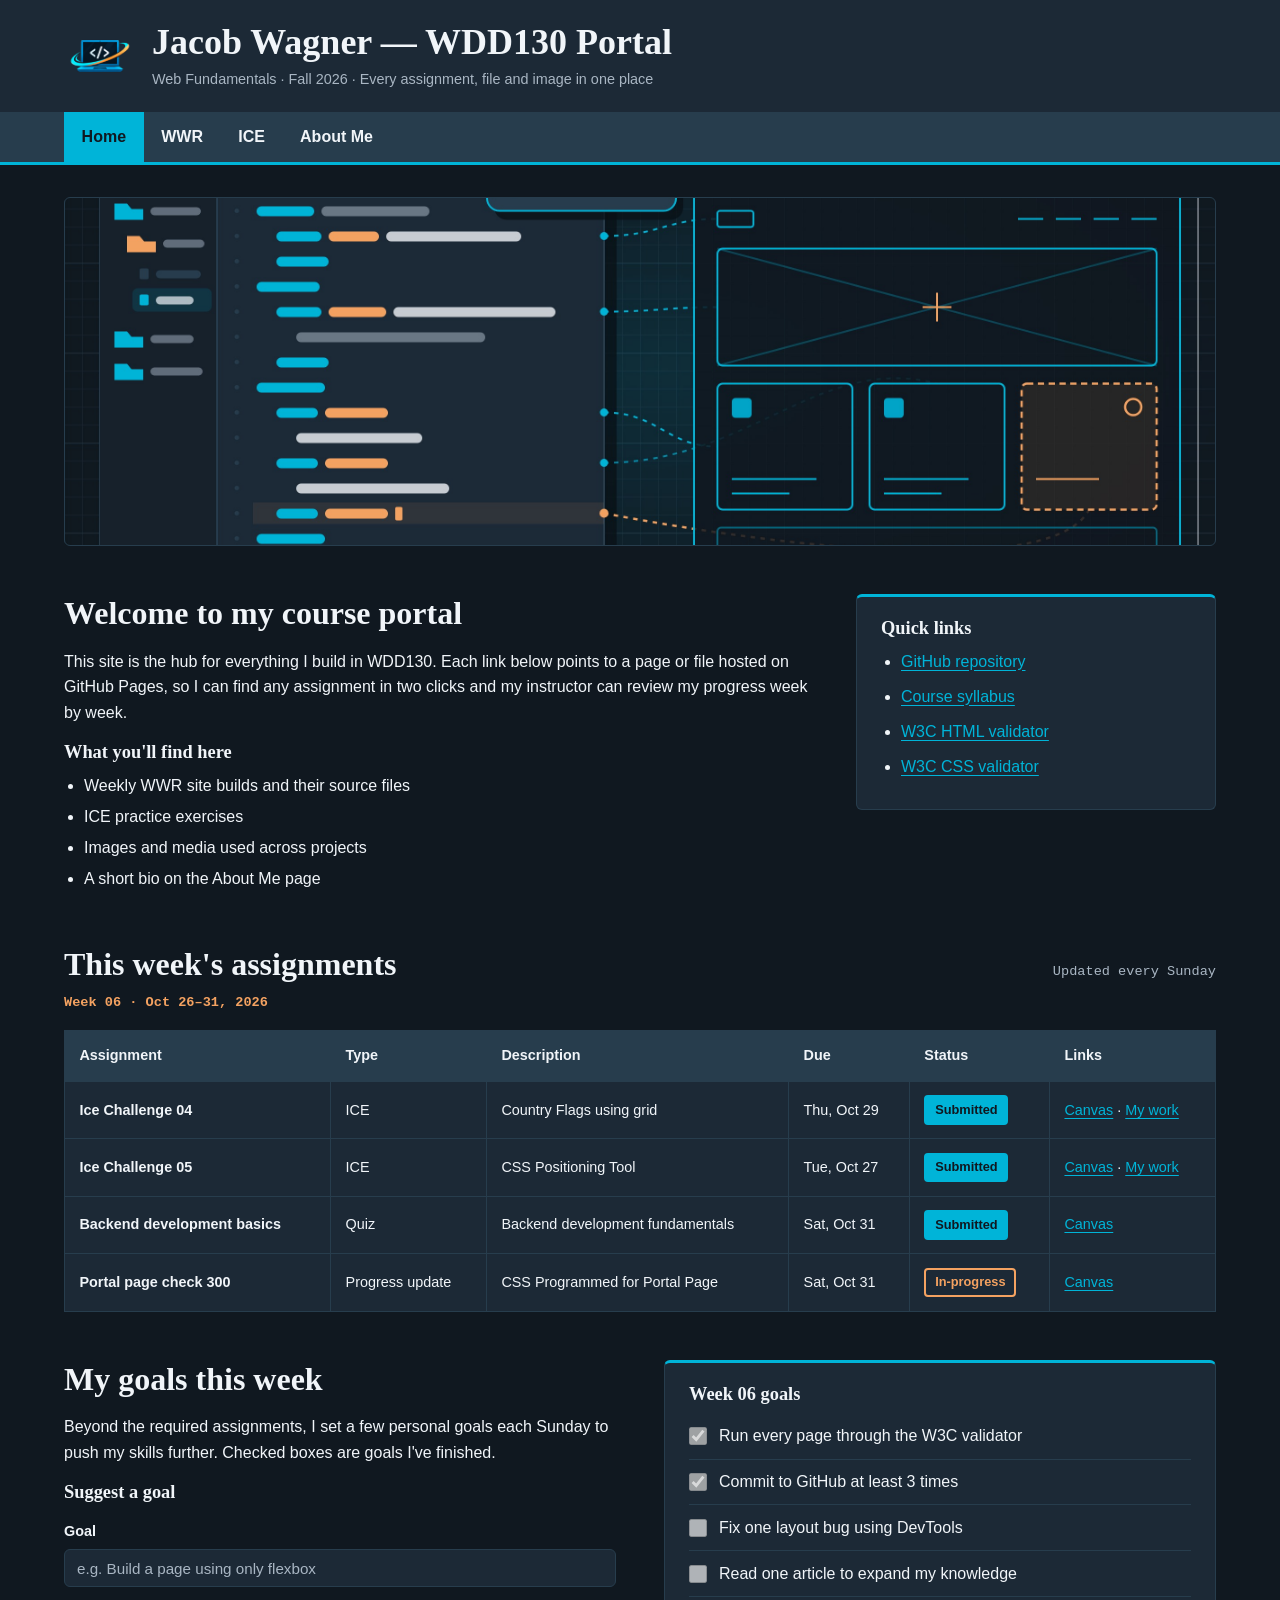
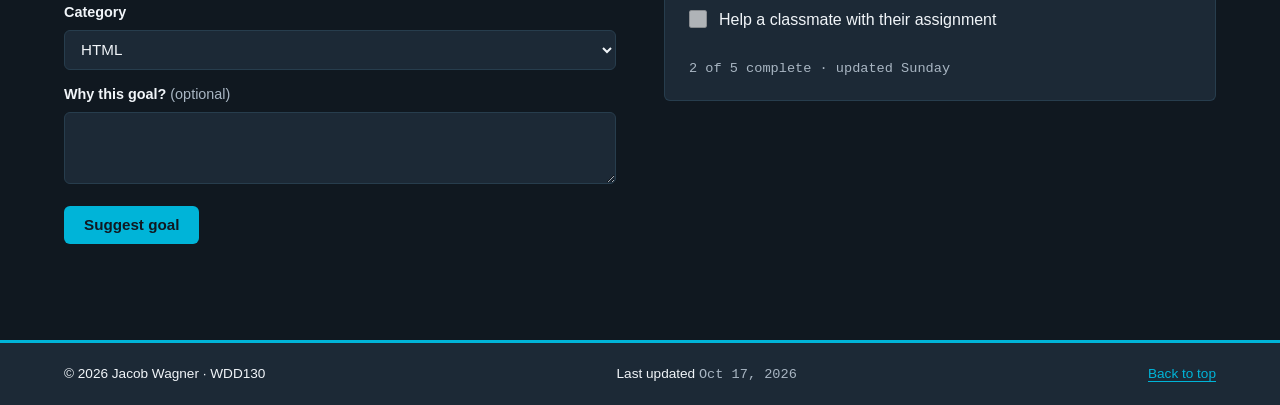
==== commit 4c82dc4b: "modified:   index.html" ====
--- a/index.html
+++ b/index.html
@@ -74,7 +74,7 @@
                         <th scope="row">Ice Challenge 04</th>
                         <td>ICE</td>
                         <td>Country Flags using grid</td>
-                        <td>Tue, Oct 29</td>
+                        <td>Thu, Oct 29</td>
                         <td><span class="status submitted">Submitted</span></td>
                         <td><a href="https://byui.instructure.com/courses/427394/assignments/17210937" target="_blank">Canvas</a> &middot; <a href="https://mick-smitty21.github.io/wdd130/ice/country_flags/grid_flags/flags.html" target="_blank">My work</a></td>
                     </tr>
@@ -82,7 +82,7 @@
                         <th scope="row">Ice Challenge 05</th>
                         <td>ICE</td>
                         <td>CSS Positioning Tool</td>
-                        <td>Wed, Oct 27</td>
+                        <td>Tue, Oct 27</td>
                         <td><span class="status submitted">Submitted</span></td>
                         <td><a href="https://byui.instructure.com/courses/427394/assignments/17210935" target="_blank">Canvas</a> &middot; <a href="https://mick-smitty21.github.io/wdd130/ice/positioning/positioning.html" target="_blank">My work</a></td>
                     </tr>
@@ -90,7 +90,7 @@
                         <th scope="row">Backend development basics</th>
                         <td>Quiz</td>
                         <td>Backend development fundamentals</td>
-                        <td>Thu, Oct 31</td>
+                        <td>Sat, Oct 31</td>
                         <td><span class="status submitted">Submitted</span></td>
                         <td><a href="https://byui.instructure.com/courses/427394/quizzes/6020765" target="_blank">Canvas</a></td>
                     </tr>
